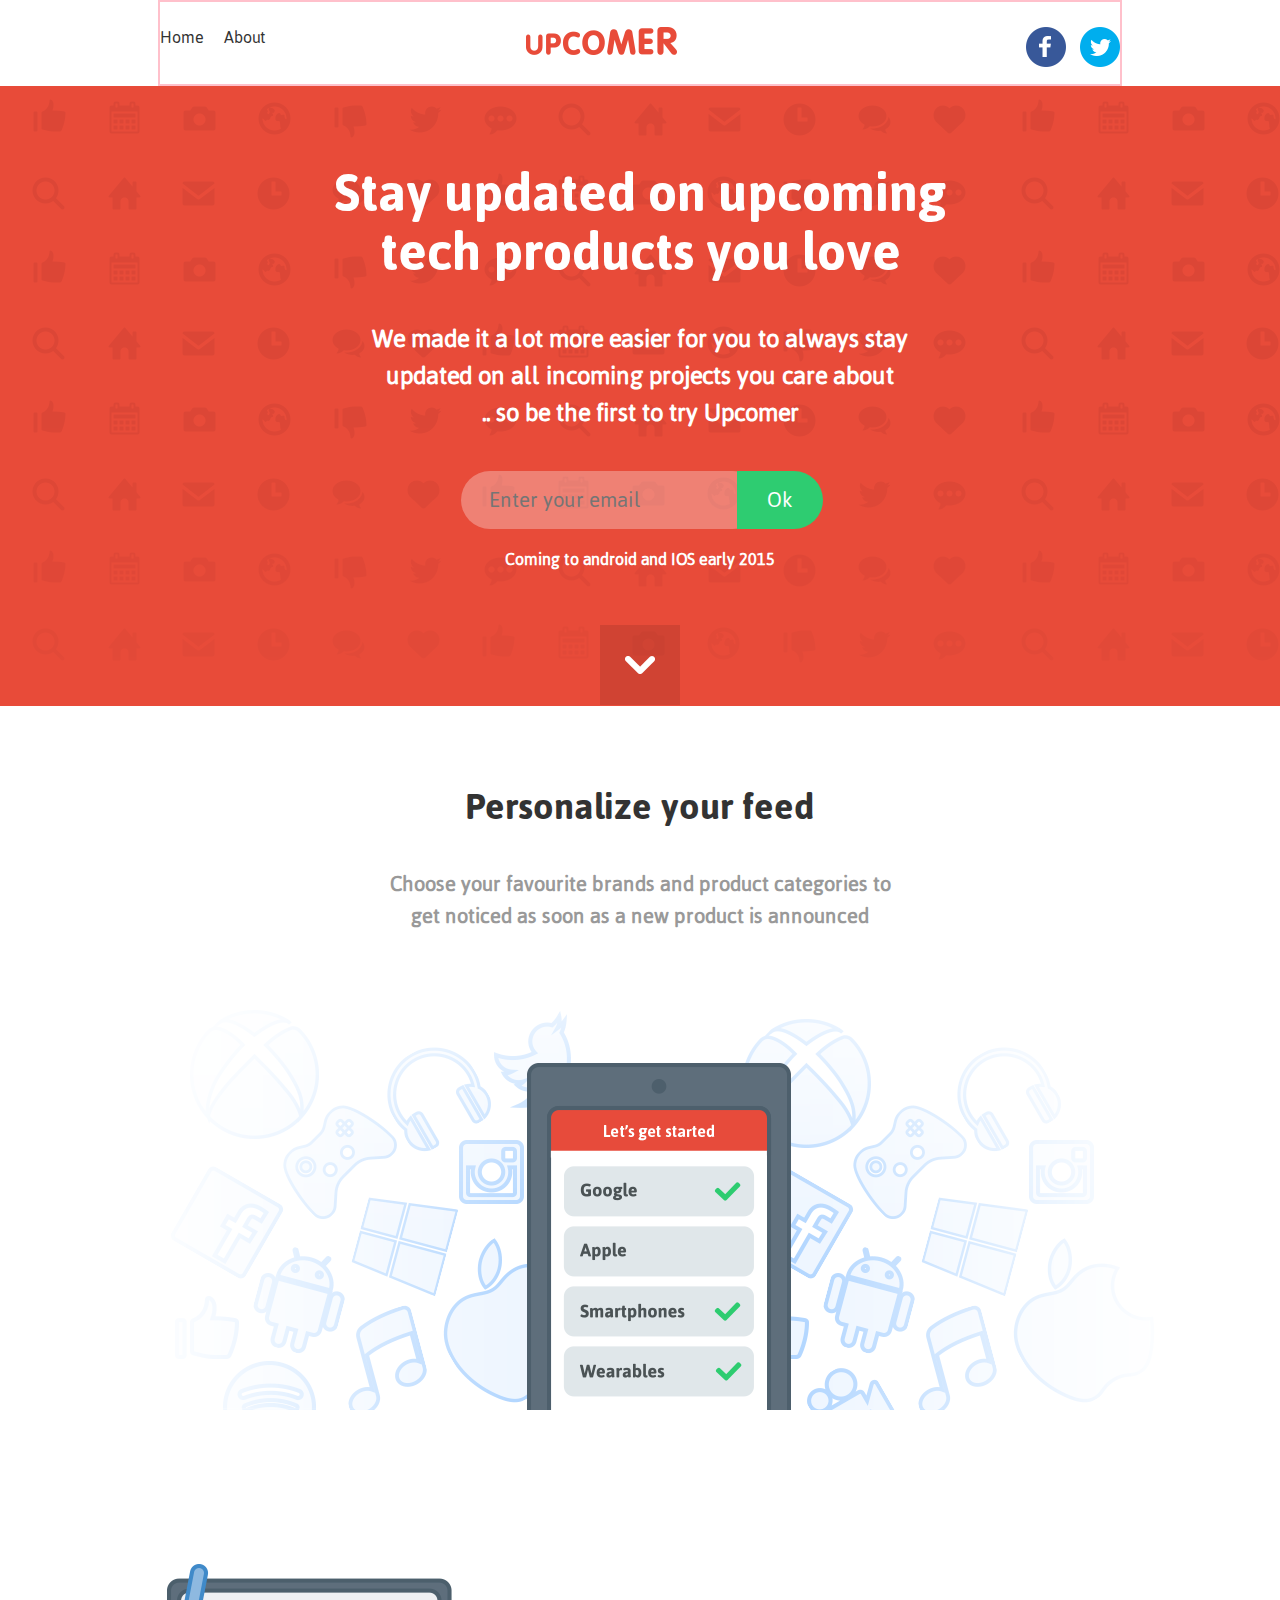
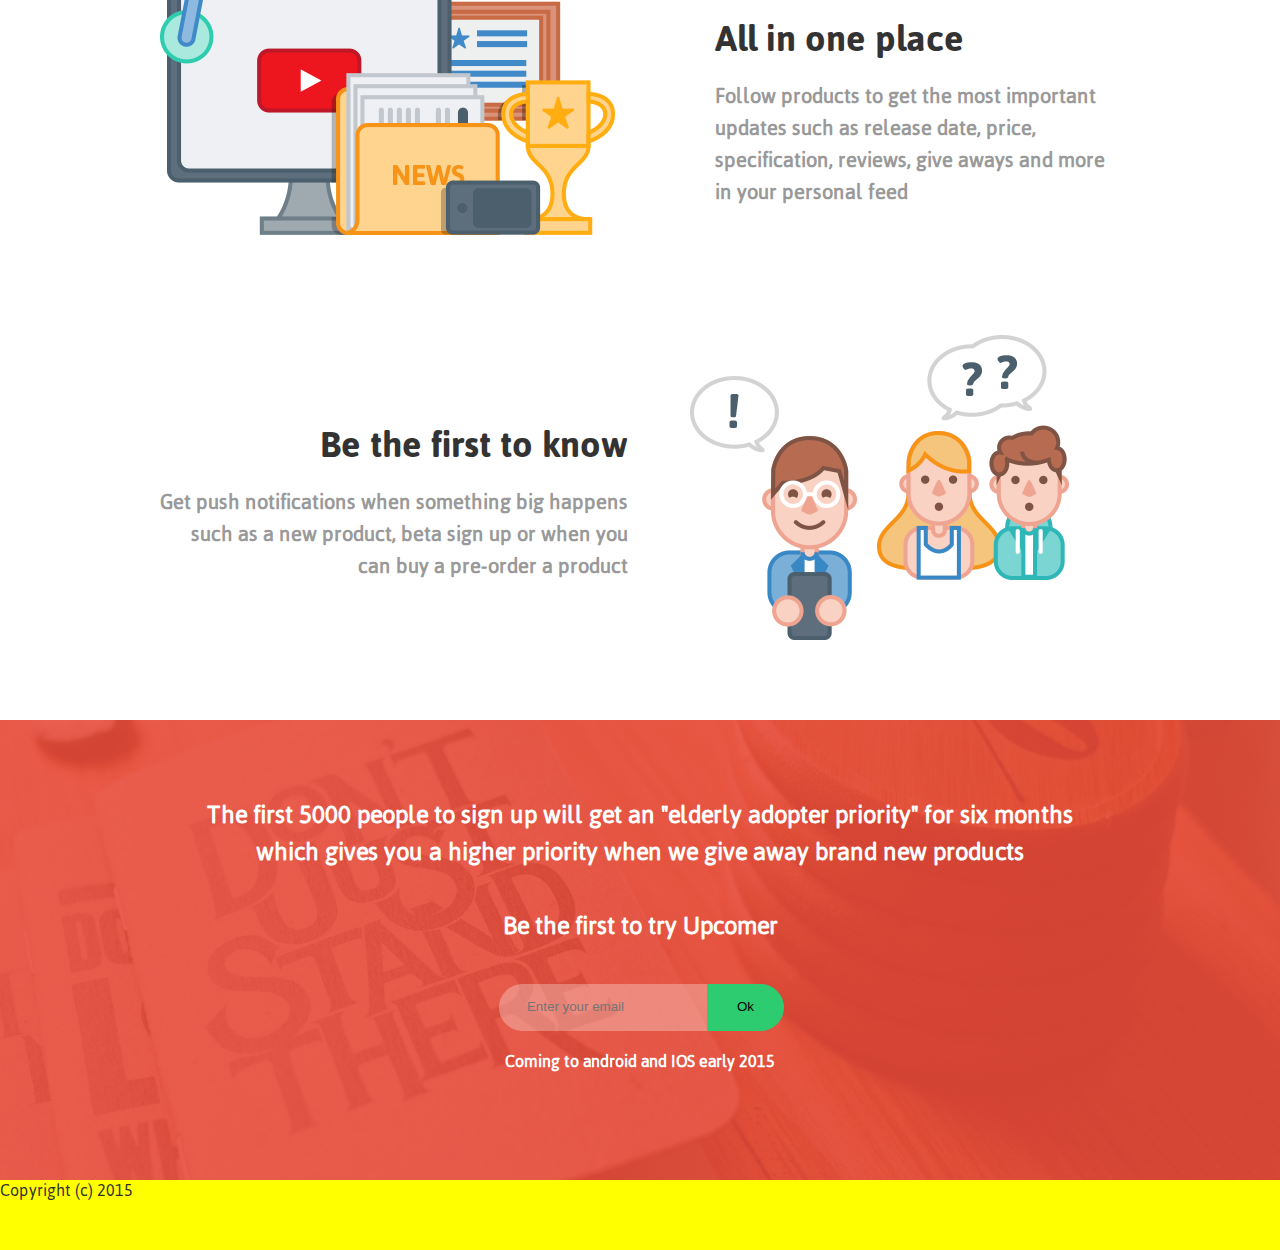
==== index.html @ f40dd793 "init version" ====
<!DOCTYPE html>
<html>
  <head>
    <meta charset="UTF-8">
    <title>Upcomer Project</title>
    <link rel="stylesheet" type="text/css" href="css/style.css">
  </head>
  <body>
    <div id="wrapper">
          <header id="header" class="header">
           <nav class="top-menu-nav-left">
            <ul>
              <li><a href ="#">Home</a></li>
              <li><a href ="#">About</a></li>
            </ul>
          </nav>
          <h1 class="logo"><a><img src="img/upcomer-logo.png"></a></h1>
           <ul class="top-followus-nav-right">
            <li><a href ="#" class="icons fb"></a></li>
            <li><a href ="#" class="icons tweet"></a></li>
          </ul>
        </header>
      <div class="main">
        <div class="content-top">
          <div>
             <h2><p>Stay updated on upcoming</p>
                 <p>tech products you love</p>
             </h2>
             <br><br>
             <h4><p>We made it a lot more easier for you to always stay</p>
                  <p>updated on all incoming projects you care about</p>
                  <p>.. so be the first to try Upcomer</p>
             </h4>
             <br><br>
                  <input type="email" name="email" class="h7" placeholder="Enter your email">
                  <input type="submit" class="h7" value="Ok">
                <br><br>  
               <h6><p>Coming to android and IOS early 2015</p></h6>
              <aside class="down-arrow"><a href="#"><img src="img/down-arrow.png"></a></aside>
            </div>
          </div>
        <div class="content-mid">
            <section class="mid-top">
              <h3><p>Personalize your feed</p></h3><br><br>
              <h5><p>Choose your favourite brands and product categories to</p>
              <p>get noticed as soon as a new product is announced</p></h5>
              <img src="img/feed_bg.png">
            </section>
            <section class="mid-center">
              <img src="img/illustration1.png">
              <div class="txt-right">
                <h3><p>All in one place</p></h3><br>
                <h5><span>Follow products to get the most important updates
                such as release date, price, specification, reviews,
                give aways and more in your personal feed</span></h5>
              </div>
              
            </section>
            <section class="mid-bottom">
              <div class="txt-left">
                <h3><p>Be the first to know</p></h3><br>
                 <h5><p>Get push notifications when something big happens</p>
                <p>such as a new product, beta sign up or when you</p>
                <p>can buy a pre-order a product</p></h5>
              </div>
              <img src="img/illustration2.png">
            </section>
        </div>
       <div class="content-bottom">
        <div>
            <h4>
              <p>The first 5000 people to sign up will get an "elderly adopter priority" for six months</p>
              <p>which gives you a higher priority when we give away brand new products</p><br>
              <p>Be the first to try Upcomer</p>
            </h4><br><br>
              <input type="email" name="email" placeholder="Enter your email">
              <input type="submit" value="Ok">
              <br><br>
              <h6><p>Coming to android and IOS early 2015</p></h6>
          </div>
          <!-- <ul class="share-icons">
            <li><a href="" class="icons fb-share"></a></li>
            <li><a href="" class="icons twt-share"></a></li>
            <li><a href="" class="icons email-share"></a></li>
          </ul> -->
        </div>
      </div>
    </div>
    <footer id="footer" class="footer">
       <p>Copyright (c) 2015</p>
       <!--  <div class="footer-top"></div>
        <div class="footer-bottom"></div> -->
    </footer>
  </body>
</html>
---- css/style.css ----
@charset "UTF-8";

/*color guide:
#333333 blackish
#999999 gray
#2ecc71 leaf green
#f5f5f5 box grey
*/

/* header guide:
h2 - 52px
h3 - 36px
h4 - 24px
h5 - 20px
h6 - 16px;
.h7 - 20.3px
*/

/*common paddings
div padding:top 76px
*/

/*.......................base template...................*/
html, body, div, section, article, aside, header, hgroup, footer, nav, h1, h2, h3, h4, h5, h6, p, blockquote, address, time, span, em, strong, img, ol, ul, li, figure, canvas, video, th, td, tr {
    margin: 0;
    padding: 0;
    border: 0;
}
a {
    text-decoration: none;
    color: #333333;
}
a:hover {
    color: #999999;
}

/*.........................html5 display.......................*/
address, article, aside, canvas, details, figcaption, figure, footer, header, hgroup, nav, menu, nav, section, summary {
    display: block;
}
html {
    background: #fff;
}
@font-face {
  font-family: 'Asap-Regular';
  src: url('../fonts/Asap-Regular.eot'); 
  src: url('../fonts/Asap-Regular.eot?#iefix') format('embedded-opentype'),
       url('../fonts/Asap-Regular.woff') format('woff'), 
       url('../fonts/Asap-Regular.ttf')  format('truetype'),
       url('../fonts/Asap-Regular.svg#svgFontName') format('svg'); 
}
@font-face {
  font-family: 'Asap-Bold';
  src: url('../fonts/Asap-Bold.eot'); 
  src: url('../fonts/Asap-Bold.eot?#iefix') format('embedded-opentype'),
       url('../fonts/Asap-Bold.woff') format('woff'), 
       url('../fonts/Asap-Bold.ttf')  format('truetype'), 
       url('../fonts/Asap-Bold.svg#svgFontName') format('svg'); 
}
html, body {height: 100%;}
body {
    font-family: 'Asap-Regular';
    width: 100%;
    color: #333333;
    margin: 0 auto;
    text-align:left;
    position: relative;
    background: #fff;
}
ul,li{
    list-style: none;
    display: inline-block;
}

h2{
    font-family: "Asap-Bold";
    font-size: 52px;
    color: #ffffff;
    line-height: 59px;
}
h3{
    font-family: "Asap-Bold";
    font-size: 36px;
    color: #333333;
}
h4{
    font-family: "Asap-Regular";
    font-size: 24px;
    color: #ffffff;
    line-height: 37px;
}
h5{
    font-family: "Asap-Regular";
    font-size: 20px;
    color: #999999;
    line-height: 32px;
}
h6{
    font-family: "Asap-Regular";
    font-size: 16px;
    color: #ffffff;
}
.h7{
    font-family: "Asap-Regular";
    font-size: 20.3px;
    color: #ffffff; 
}
/*................layout..........................*/
#wrapper{
    min-height: 100%;
}
.page-center{
    max-width: 960px;
    margin: 0 auto;
}
header{
    padding: 25px 0;
}
.top-menu-nav-left{
    float: left;
}
.top-menu-nav-left ul{
    float: left;
}
.top-menu-nav-left li{
    float: left;
    padding-right: 20px;
}
header{
    max-width: 960px;
    margin: 0 auto;
    border: 2px solid pink;
}
#header h1{
    font-size: 0; /*to remove white spaces*/
    display: inline-block;
    margin: 0 15pc;
}
.top-followus-nav-right{
    float: right;
    text-align: right;
}
.top-followus-nav-right li a{
    display: inline;
    padding-left: 10px;
}
.icons{
    float: left;
    display: inline-block;
    background-repeat: no-repeat;
    background-position: right center;
}
.fb{
    background-image: url("../img/fb-icon.png");
    width: 40px;
    height: 40px;
 }
 .tweet{
    background-image: url("../img/tweet-icon.png");
    width: 40px;
    height: 40px;
}
.main{
/*    overflow:auto;*/
    padding-bottom: 70px; /*height of the footer*/
}
.content-top{
    background: url('../img/bg1_repeat.png')repeat;
    position: relative;
    width: 100%;
    height: 620px;
    text-align: center;
}
.content-top div{
    padding: 76px 0;
}
input[type="email"]{
    padding: 15px 28px 17px;
    border: none;
    margin-left: 3px;
    border-radius: 40px;
    background: rgba(255,255,255,0.3); /*semi-transparent background*/
}
input[type="submit"]{
    padding: 15px 30px 17px;
    margin-left: -29px;
    background-color: #2ecc71;
    border: transparent;
    border-radius: 0 40px 40px 0;
}
input[type="email"]:focus,input[type="submit"]:focus{
  outline: none;
}
.down-arrow{
    position: absolute;
    bottom: -3px;
    right: 0;
    left: 0;
}
.content-mid{
    background-color: #fff;
    width: 100%;
    padding: 76px 0;
    max-width: 960px;
    margin: 0 auto;
    text-align: center;
}
.mid-top img{
    margin-left: -29px;
}
.mid-center{
    padding-top: 150px;
}
.mid-center img{
    float: left;
    padding-right: 100px;
}
.txt-right{
    text-align: left;
    padding-top: 50px;
}
.mid-bottom{
    clear: both;
    padding-top: 100px;
    width: 100%;
    display: inline-block;
}
.mid-bottom img{
    float: right;
    /*padding-left: 100px*/
}
.txt-left{
    text-align: right;
    float: left;
    padding-top: 85px;
}
.content-bottom{
    background: url('../img/bg2.png')no-repeat;
    width: 100%;
    height: 460px;
    text-align: center;
    background-size: 100% 100%;
}
.content-bottom div{
    padding: 76px 0;
}
/*.fb-share{
    background-image: url("../img/fb_share.png");
    width: 260px;
    height: 60px;
 }
 .twt-share{
    background-image: url("../img/tweet_share.png");
    width: 260px;
    height: 60px;
 }
 .email-share{
    background-image: url("../img/email_share.png");
    width: 260px;
    height: 60px;
 }*/
footer {
    position: relative;
    margin-top: -70px; /* negative value of footer height */
    height: 150px;
    clear:both;
    height: 70px;
    background-color: yellow;
}
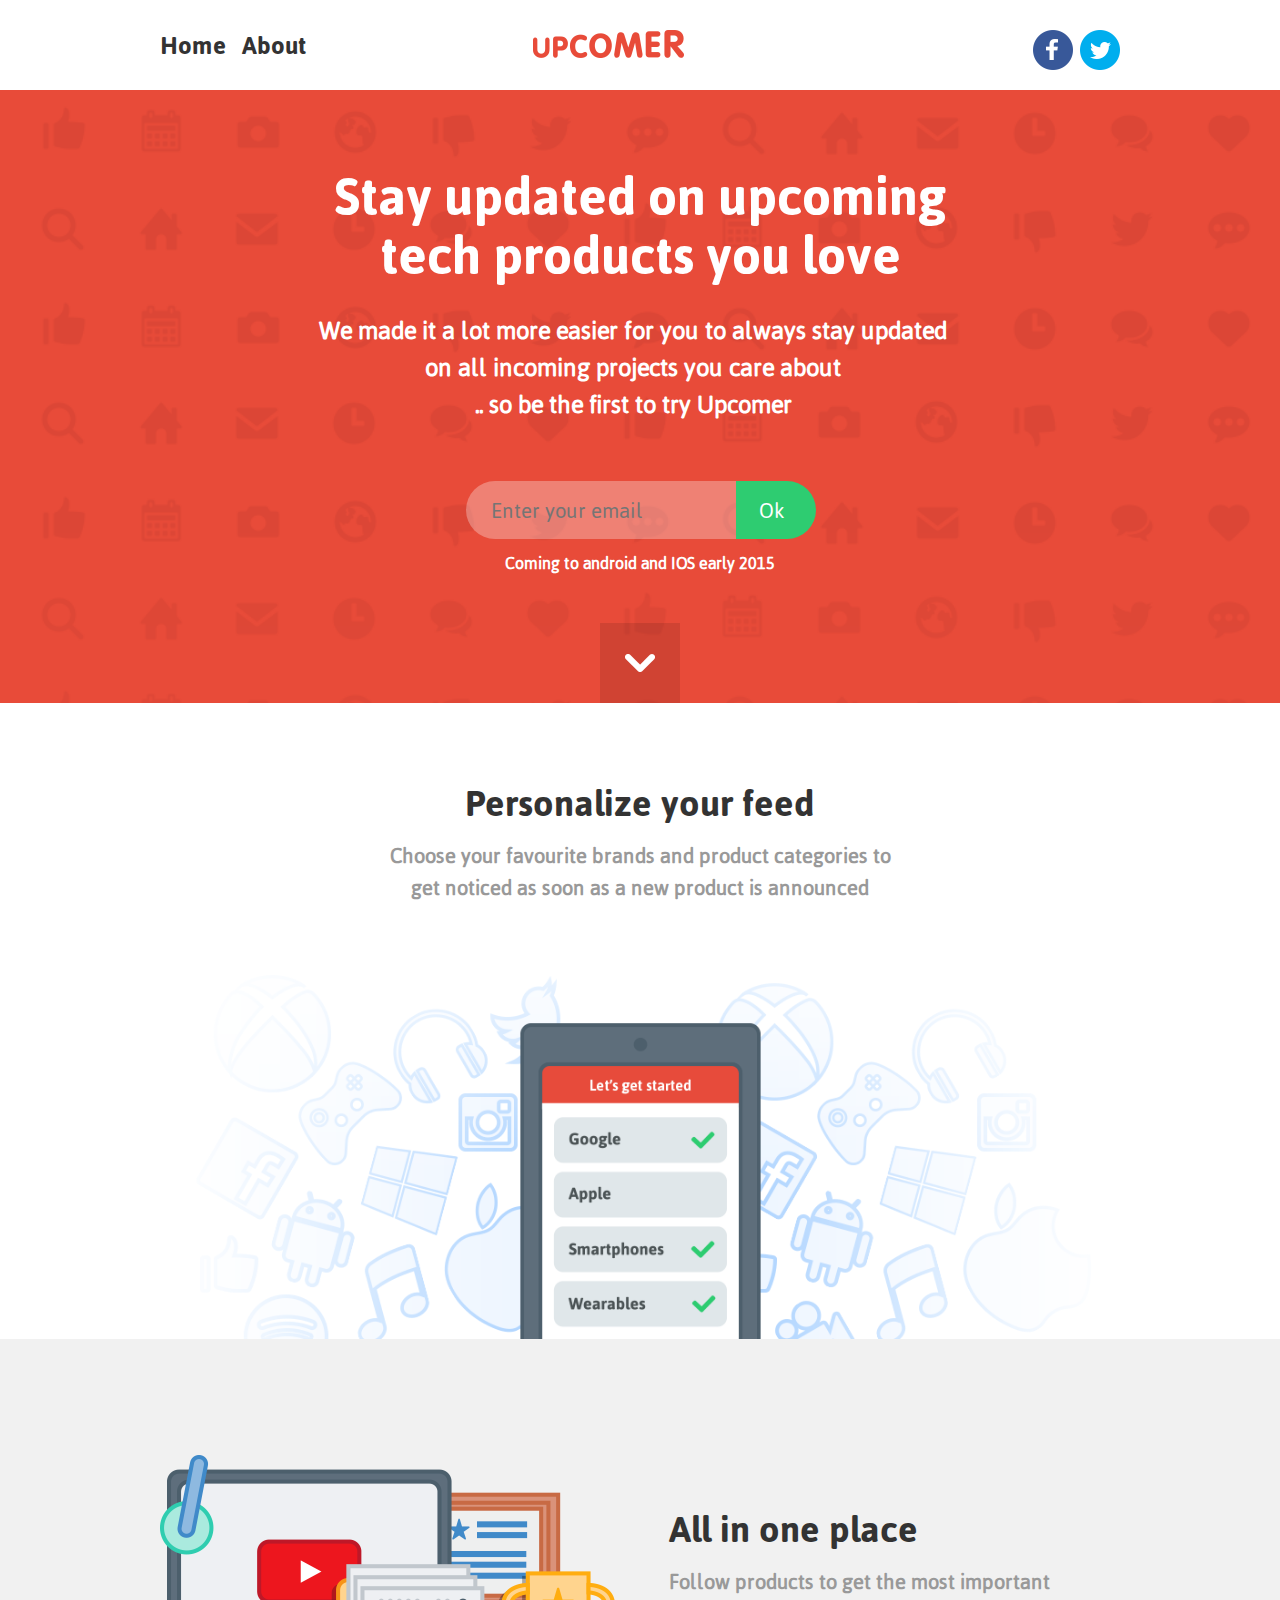
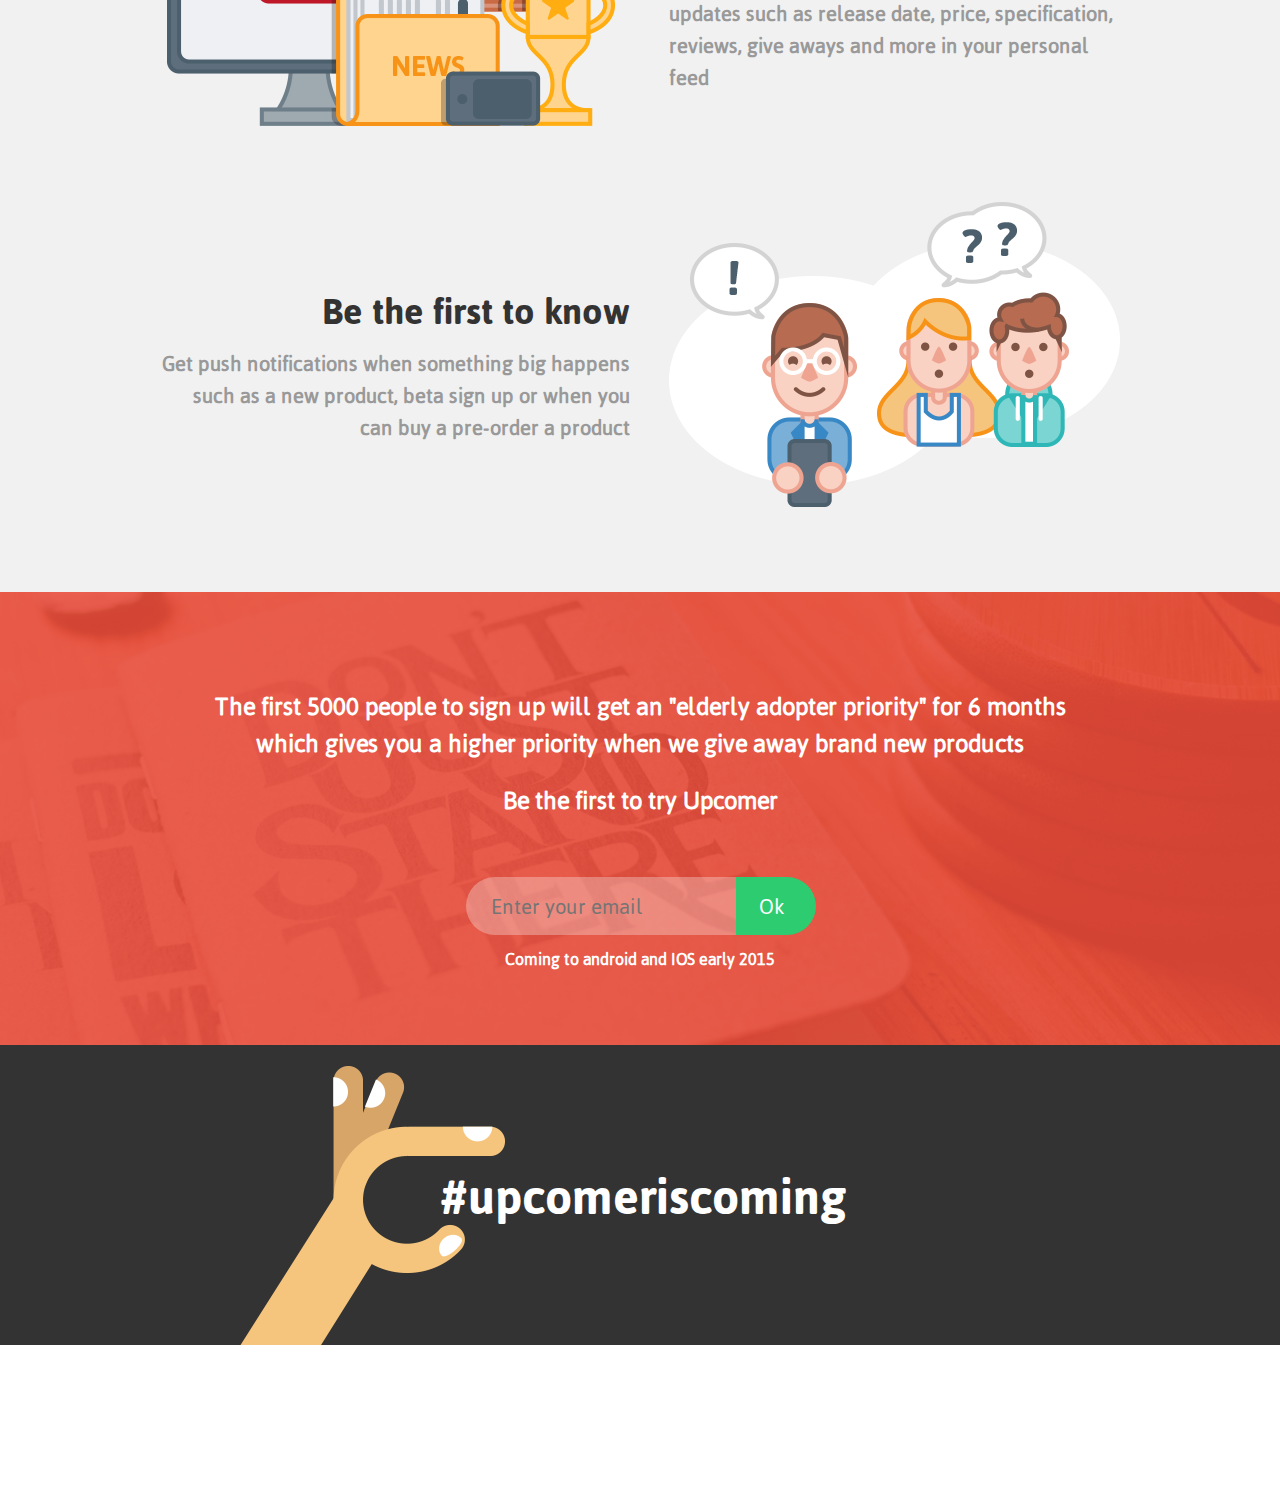
==== commit 2ea9f65a: "resposive design" ====
--- a/index.html
+++ b/index.html
@@ -1,95 +1,113 @@
 <!DOCTYPE html>
-<html>
+<html lang="en">
   <head>
     <meta charset="UTF-8">
     <title>Upcomer Project</title>
     <link rel="stylesheet" type="text/css" href="css/style.css">
+    <link rel="stylesheet" type="text/css" href="css/responsive.css">
   </head>
   <body>
     <div id="wrapper">
-          <header id="header" class="header">
-           <nav class="top-menu-nav-left">
+          <header>
+           <nav class="top-nav-left">
             <ul>
               <li><a href ="#">Home</a></li>
               <li><a href ="#">About</a></li>
             </ul>
           </nav>
-          <h1 class="logo"><a><img src="img/upcomer-logo.png"></a></h1>
-           <ul class="top-followus-nav-right">
+          <ul class="top-nav-right">
             <li><a href ="#" class="icons fb"></a></li>
             <li><a href ="#" class="icons tweet"></a></li>
           </ul>
+          <h1 class="logo"><img src="img/upcomer-logo.png"></h1>
         </header>
       <div class="main">
         <div class="content-top">
-          <div>
-             <h2><p>Stay updated on upcoming</p>
-                 <p>tech products you love</p>
+          <div class = "contents">
+             <h2>Stay updated on upcoming
+                 tech products you love
              </h2>
-             <br><br>
-             <h4><p>We made it a lot more easier for you to always stay</p>
-                  <p>updated on all incoming projects you care about</p>
+             <h4>We made it a lot more easier for you to always stay
+                  updated on all incoming projects you care about
                   <p>.. so be the first to try Upcomer</p>
              </h4>
-             <br><br>
-                  <input type="email" name="email" class="h7" placeholder="Enter your email">
-                  <input type="submit" class="h7" value="Ok">
-                <br><br>  
-               <h6><p>Coming to android and IOS early 2015</p></h6>
-              <aside class="down-arrow"><a href="#"><img src="img/down-arrow.png"></a></aside>
+              <div id="email-box">
+                <input type="email" name="email" class="h7" placeholder="Enter your email">
+                 <input type="submit" class="h7" value="Ok">
+              </div>
+              <h6>Coming to android and IOS early 2015</h6>
+              <a href="#" class="down-arrow"></a>
             </div>
           </div>
         <div class="content-mid">
-            <section class="mid-top">
-              <h3><p>Personalize your feed</p></h3><br><br>
-              <h5><p>Choose your favourite brands and product categories to</p>
-              <p>get noticed as soon as a new product is announced</p></h5>
-              <img src="img/feed_bg.png">
-            </section>
-            <section class="mid-center">
+            <div class="mid-top">
+              <div class="contents">
+                <div class="txt-center">
+                  <h3>Personalize your feed</h3>
+                  <h5>Choose your favourite brands and product categories to</p>
+                  get noticed as soon as a new product is announced</p></h5>
+                </div>
+                  <img src="img/feed_bg.png">
+              </div>
+            </div>
+            <div class="mid-center">
+              <div class="contents">
               <img src="img/illustration1.png">
               <div class="txt-right">
-                <h3><p>All in one place</p></h3><br>
-                <h5><span>Follow products to get the most important updates
+                <h3><p>All in one place</p></h3>
+                <h5><p>Follow products to get the most important updates
                 such as release date, price, specification, reviews,
-                give aways and more in your personal feed</span></h5>
+                give aways and more in your personal feed</h5>
               </div>
-              
-            </section>
-            <section class="mid-bottom">
-              <div class="txt-left">
-                <h3><p>Be the first to know</p></h3><br>
-                 <h5><p>Get push notifications when something big happens</p>
-                <p>such as a new product, beta sign up or when you</p>
-                <p>can buy a pre-order a product</p></h5>
               </div>
-              <img src="img/illustration2.png">
-            </section>
+            </div>
+            <div class="mid-bottom">
+                <div class="contents">
+                <img src="img/illustration2.png">
+                <div class="txt-left">
+                  <h3><p>Be the first to know</p></h3>
+                   <h5><p>Get push notifications when something big happens
+                    such as a new product, beta sign up or when you
+                    can buy a pre-order a product</p></h5>
+                </div>
+                </div>
+            </div>
         </div>
        <div class="content-bottom">
-        <div>
+        <div class="contents">
             <h4>
-              <p>The first 5000 people to sign up will get an "elderly adopter priority" for six months</p>
-              <p>which gives you a higher priority when we give away brand new products</p><br>
+              <p>The first 5000 people to sign up will get an "elderly adopter priority" for 6 months
+              which gives you a higher priority when we give away brand new products</p>
               <p>Be the first to try Upcomer</p>
-            </h4><br><br>
-              <input type="email" name="email" placeholder="Enter your email">
-              <input type="submit" value="Ok">
-              <br><br>
-              <h6><p>Coming to android and IOS early 2015</p></h6>
-          </div>
+            </h4>
+             <div id="email-box">
+                <input type="email" name="email" class="h7" placeholder="Enter your email">
+                 <input type="submit" class="h7" value="Ok">
+              </div>
+              <h6>Coming to android and IOS early 2015</h6>
+          </div>  
           <!-- <ul class="share-icons">
             <li><a href="" class="icons fb-share"></a></li>
             <li><a href="" class="icons twt-share"></a></li>
             <li><a href="" class="icons email-share"></a></li>
           </ul> -->
         </div>
+        <section class="hand">
+          <div class="contents">
+             <div class="txt">#upcomeriscoming<div>
+          </div>
+        </section>
       </div>
     </div>
-    <footer id="footer" class="footer">
-       <p>Copyright (c) 2015</p>
-       <!--  <div class="footer-top"></div>
-        <div class="footer-bottom"></div> -->
+    <footer>
+      <div class="contents">
+      <ul class ="footer-icons">
+         <!--  <li><a href ="#" class="icons fb"></a></li>
+          <li><a href ="#" class="icons tweet"></a></li> -->
+
+          
+       </ul>
+      </div>
     </footer>
   </body>
 </html>--- a/css/style.css
+++ b/css/style.css
@@ -33,7 +33,6 @@
 a:hover {
     color: #999999;
 }
-
 /*.........................html5 display.......................*/
 address, article, aside, canvas, details, figcaption, figure, footer, header, hgroup, nav, menu, nav, section, summary {
     display: block;
@@ -71,7 +70,9 @@
     list-style: none;
     display: inline-block;
 }
-
+img{
+    vertical-align: middle;
+}
 h2{
     font-family: "Asap-Bold";
     font-size: 52px;
@@ -94,6 +95,7 @@
     font-size: 20px;
     color: #999999;
     line-height: 32px;
+    padding-top: 15px; /* common for a few divs */
 }
 h6{
     font-family: "Asap-Regular";
@@ -109,141 +111,202 @@
 #wrapper{
     min-height: 100%;
 }
-.page-center{
+header{
+    padding: 30px 0 60px 0;
     max-width: 960px;
     margin: 0 auto;
 }
-header{
-    padding: 25px 0;
-}
-.top-menu-nav-left{
-    float: left;
-}
-.top-menu-nav-left ul{
-    float: left;
-}
-.top-menu-nav-left li{
-    float: left;
-    padding-right: 20px;
-}
-header{
-    max-width: 960px;
-    margin: 0 auto;
-    border: 2px solid pink;
-}
-#header h1{
-    font-size: 0; /*to remove white spaces*/
-    display: inline-block;
-    margin: 0 15pc;
-}
-.top-followus-nav-right{
+header h1{
+    font-size: 0; 
+}
+.logo{
+    float: left;
+    margin-left: 22%;
+}
+.top-nav-left{
+    float: left;
+}
+.top-nav-left ul{
+    float: left;
+}
+.top-nav-left li{
+    float: left;
+    padding-right: 15px;
+}
+.top-nav-left a{
+    font-family: "Asap-Bold";
+    font-size: 18pt;
+    color: #333333;
+}
+.top-nav-left a:hover{
+   color: #999999;
+}
+.top-nav-right{
     float: right;
     text-align: right;
 }
-.top-followus-nav-right li a{
+.top-nav-right li a{
     display: inline;
-    padding-left: 10px;
+    margin-left: 3px;
+    width: 40px;
+    height: 40px;
 }
 .icons{
     float: left;
     display: inline-block;
     background-repeat: no-repeat;
-    background-position: right center;
+    background-position: top center;
 }
 .fb{
     background-image: url("../img/fb-icon.png");
-    width: 40px;
-    height: 40px;
  }
  .tweet{
     background-image: url("../img/tweet-icon.png");
-    width: 40px;
-    height: 40px;
 }
 .main{
-/*    overflow:auto;*/
-    padding-bottom: 70px; /*height of the footer*/
+    overflow:hidden;
+    padding-bottom: 100px; /*height of the footer*/
 }
 .content-top{
     background: url('../img/bg1_repeat.png')repeat;
     position: relative;
-    width: 100%;
-    height: 620px;
+    background-size: cover;
     text-align: center;
 }
-.content-top div{
-    padding: 76px 0;
+.content-top .contents{
+    padding: 76px 6px 0;
+    display: inline-block;
+    max-width: 700px;
+}
+.content-top .contents h4{
+    width: 90%;
+    margin: 4% 0 0 4%;
+}
+.content-top .contents h6{
+    margin: 10px 0 50px;
+}
+#email-box{
+    display: inline-block;
+    padding: 0;
+    margin: 58px 0px 0px 51px; 
+    width: 100%;
+    max-height: 58px;
+    overflow: hidden;
+    max-width: 400px;
 }
 input[type="email"]{
-    padding: 15px 28px 17px;
-    border: none;
-    margin-left: 3px;
-    border-radius: 40px;
-    background: rgba(255,255,255,0.3); /*semi-transparent background*/
+    float: left;
+    border: medium none;
+    border-radius: 40px 0px 0px 40px;
+    background: none repeat scroll 0% 0% rgba(255, 255, 255, 0.3);
+    padding: 16px 0px 16px 25px;
+    max-width: 66%;
 }
 input[type="submit"]{
-    padding: 15px 30px 17px;
-    margin-left: -29px;
-    background-color: #2ecc71;
-    border: transparent;
-    border-radius: 0 40px 40px 0;
+    float: left;
+    padding: 16px 19px 16px 12px;
+    width: 81px;
+    max-width: 20%;
+    background-color: #2ECC71;
+    border: medium none transparent;
+    border-radius: 0px 40px 40px 0px;
 }
 input[type="email"]:focus,input[type="submit"]:focus{
   outline: none;
 }
 .down-arrow{
-    position: absolute;
-    bottom: -3px;
-    right: 0;
-    left: 0;
+    background: url("../img/down-arrow.png") no-repeat;
+    height: 80px;
+    width: 80px;
+    display: inline-block;
+    vertical-align: bottom;
+}
+.down-arrow:hover{
+    opacity: 0.7;
 }
 .content-mid{
-    background-color: #fff;
-    width: 100%;
-    padding: 76px 0;
+     width: 100%;
+}
+.content-mid .contents{
+    padding: 76px 0 0;
     max-width: 960px;
     margin: 0 auto;
     text-align: center;
 }
 .mid-top img{
-    margin-left: -29px;
+    width: 100%;
 }
 .mid-center{
-    padding-top: 150px;
+    width: 100%;
+    padding-top: 40px;
+    display: inline-block;
+    background-color: #f1f1f1;
+    vertical-align: middle;
 }
 .mid-center img{
     float: left;
-    padding-right: 100px;
-}
-.txt-right{
+}
+.mid-center .txt-right{
+    float: right;
     text-align: left;
     padding-top: 50px;
+    width: 47%;
 }
 .mid-bottom{
-    clear: both;
-    padding-top: 100px;
-    width: 100%;
-    display: inline-block;
+    /*clear: both;*/
+    width: 100%;
+    display: inline-block;
+    padding-bottom: 85px;
+    background-color: #f1f1f1;
+    vertical-align: middle;
 }
 .mid-bottom img{
     float: right;
     /*padding-left: 100px*/
 }
-.txt-left{
+.mid-bottom .txt-left{
+    float: left;
     text-align: right;
-    float: left;
     padding-top: 85px;
+    width: 49%;
 }
 .content-bottom{
     background: url('../img/bg2.png')no-repeat;
-    width: 100%;
-    height: 460px;
     text-align: center;
-    background-size: 100% 100%;
-}
-.content-bottom div{
-    padding: 76px 0;
-}
+    background-size: cover;
+}
+.content-bottom .contents{
+    padding: 76px 10px;
+    margin: 0 auto;
+    max-width: 890px;
+}
+.content-bottom .contents p{
+    padding-top: 20px;
+}
+.content-bottom .contents h6{
+    padding-top: 10px;
+}
+.hand{
+    width: 100%;
+    height: 300px;
+    background-color: #333333;
+}
+.hand .contents{
+    margin: 0 auto;
+    max-width: 800px;
+    padding-top: 21px;
+}
+.hand  img{
+    /*float: left;  */  
+}
+.hand .txt{
+    font-family: "Asap-Bold";
+    font-size: 48px;
+    color: #ffffff;
+    background: url("../img/hand.png")no-repeat;
+    padding: 99px 9px 120px 201px;
+}
+
 /*.fb-share{
     background-image: url("../img/fb_share.png");
     width: 260px;
@@ -261,9 +324,18 @@
  }*/
 footer {
     position: relative;
-    margin-top: -70px; /* negative value of footer height */
-    height: 150px;
+    margin-top: -100px; /* negative value of footer height */
     clear:both;
-    height: 70px;
-    background-color: yellow;
-} 
+    height: 100px;
+    background-color: #fff;
+}
+footer .contents{
+    text-align: center;
+    margin: 50px auto;
+}
+.footer-icons li a{
+    width: 40px;
+    height: 40px;
+    padding-left: 7px;
+}
+
--- a/css/responsive.css
+++ b/css/responsive.css
@@ -0,0 +1,165 @@
+@media only screen and (min-width:991px){
+
+}
+@media only screen and (min-width:768px) and (max-width:991px){
+    h2{
+        font-size: 52px;
+    }
+    h3{
+        font-size: 26px;
+    }
+    h4{
+        font-size: 21px;
+    }
+    h5{
+        font-size: 18px;
+        width: 100%;
+        text-align: center;
+        line-height: 28px;
+    }
+    h6{
+        font-size: 15px;
+    }
+    .h7{
+        font-size: 15px;
+    }
+    #email-box {
+        margin: 7% 0 0 17%;
+    }
+    .content-mid .contents{
+        /*float: left;*/
+        padding: 0;
+        max-width: 705px;
+     }
+    .content-top .contents h4 {
+        width: 69%;
+        margin: 4% 0 0 17%;
+    }
+     .mid-top .contents .txt-center,
+     .mid-center .contents img, 
+     .mid-center .contents .txt-right,
+     .mid-bottom .contents img,
+     .mid-bottom .contents .txt-left
+     {
+        float: none;
+        width: auto;
+        text-align: center;
+        padding-top: 20px;
+     }
+     .mid-center{
+        padding-top: 0;
+     }
+     .mid-bottom{
+        padding-bottom: 20px;
+     }
+     .hand .contents{
+        max-width: 700px;
+        padding-left: 10%;
+     }
+     .hand .txt{
+        font-size: 30px;
+        padding: 103px 9px 142px 201px;
+    }
+    .content-bottom .contents{
+        padding: 20px 0 30px;
+        max-width: 786px;
+     }
+     .content-bottom .contents h4{
+        font-size: 21px;
+        width: 80%;
+        margin: 0 11%;
+     }
+}
+@media only screen and (min-width:320px) and (max-width:768px){
+    h2{
+        font-size: 38px;
+        line-height: 42px;
+    }
+    h3{
+        font-size: 30px;
+    }
+    h4{
+        font-size: 17px;
+    }
+    h5{
+        font-size: 20px;
+        line-height: 24px;
+        padding-top: 10px;
+        text-align: center;
+        margin: 0 3%;
+    }
+    h6{
+        font-size: 13px;
+    }
+    .h7{
+        font-size: 13px;
+    }
+    .top-nav-left {
+        float: left;
+        width: 34%;
+    }
+    .top-nav-left li {
+        padding-right: 7px;
+    }
+    .top-nav-left a {
+        font-size: 12pt;
+    }
+    .top-nav-right {
+        width: 20%;
+    }
+    .top-nav-right li a{
+        margin-left: -12px;
+    }
+    .logo {
+        float: left;
+        width: 41%;
+        margin-left: 0%; 
+    }
+    .logo img{
+        width: 100%;
+    }
+    header .fb,
+    header .tweet
+    {
+        background-size: 70% 70%;
+    }
+    input[type="email"] {
+        margin: 0 0 0 9%;
+    }
+    /*#email-box {
+        margin: 5% 0% 0 11%;
+    }*/
+    .content-mid .contents {
+        padding: 51px 0 0;
+    }
+    .mid-center{
+        padding-top:0;
+    }
+    .mid-center img,
+    .mid-bottom img
+    {
+        float: none;
+        width: 75%;
+    }
+    .mid-center .txt-right, .mid-bottom .txt-left{
+        float: none;
+        padding-top: 41px;
+        width: 100%;
+        text-align: center;
+    }
+    .mid-bottom {
+        padding-bottom: 49px;
+    }
+    .content-bottom .contents {
+        padding: 7px 10px 22px;
+    }
+    .content-bottom .contents p {
+        padding-top: 20px;
+        line-height: 28px;
+    }
+    .hand .txt {
+        font-size: 21px;
+        padding: 117px 16px 256px 126px;
+        background-size: 60% 70%;
+    }
+}